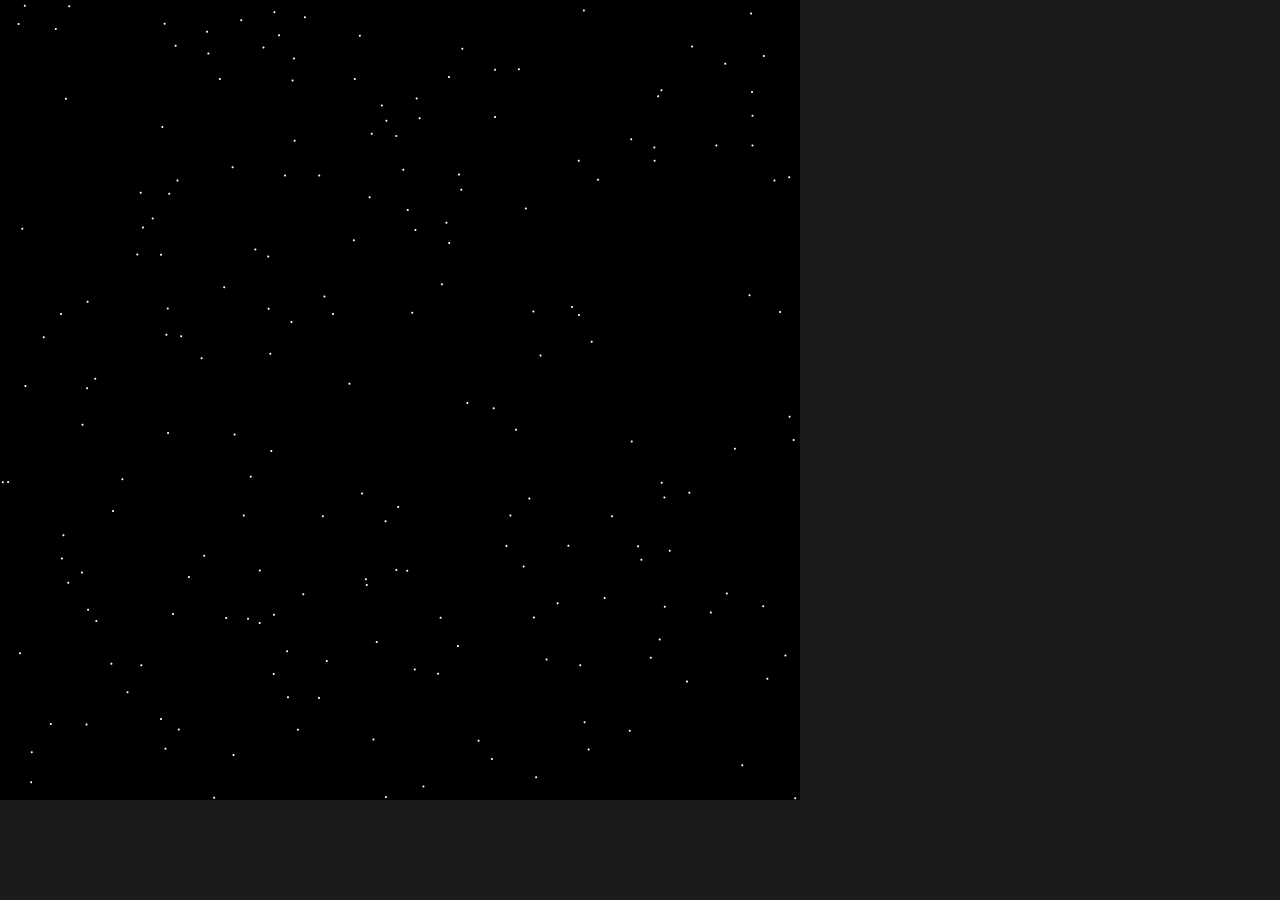
==== index.html @ 0c5d02be "Add files via upload" ====
<!DOCTYPE html>
<html lang="EN">

<head>
  <meta charset="utf-8">
  <meta name="viewport" content="width=device-width, initial-scale=1.0">
  <title>Fourier.js</title>
  <style>
    body {
      padding: 0;
      margin: 0;
      background-color: #1b1b1b;
    }
  </style>
  <script src="p5.js"></script>
  <!-- <script src="../addons/p5.sound.js"></script> -->
  <script src="vectorClass.js"></script>   
  <script src="celestialObjects.js"></script>
  <script src="space.js"></script>
</head>

<body>
  <main>
  </main>
</body>

</html>
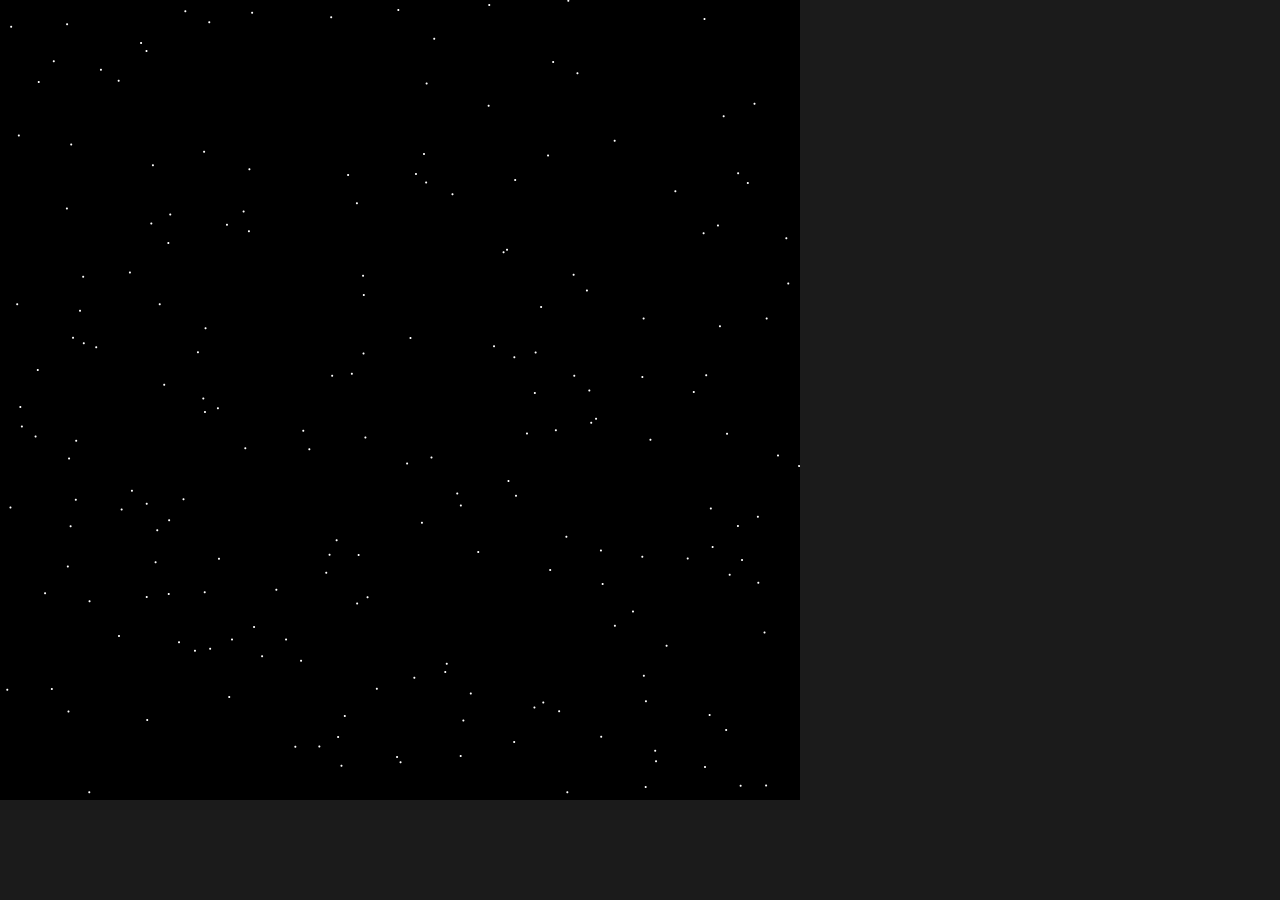
==== commit 3856f813: "Update index.html" ====
--- a/index.html
+++ b/index.html
@@ -4,7 +4,7 @@
 <head>
   <meta charset="utf-8">
   <meta name="viewport" content="width=device-width, initial-scale=1.0">
-  <title>Fourier.js</title>
+  <title>Portfolio</title>
   <style>
     body {
       padding: 0;
@@ -24,4 +24,4 @@
   </main>
 </body>
 
-</html>+</html>
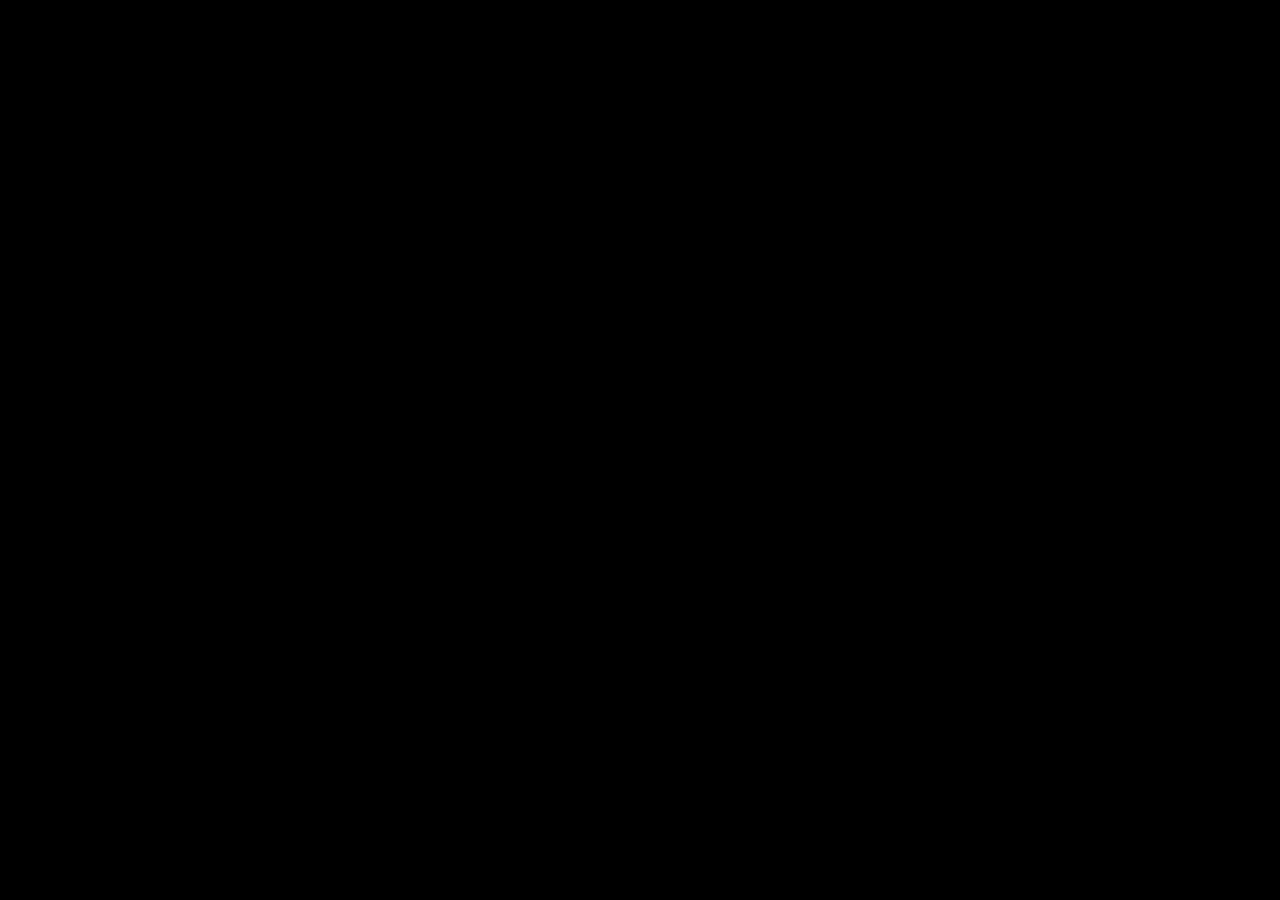
==== commit 92713575: "Setup" ====
--- a/index.html
+++ b/index.html
@@ -9,14 +9,9 @@
     body {
       padding: 0;
       margin: 0;
-      background-color: #1b1b1b;
+      background-color: #000000;
     }
   </style>
-  <script src="p5.js"></script>
-  <!-- <script src="../addons/p5.sound.js"></script> -->
-  <script src="vectorClass.js"></script>   
-  <script src="celestialObjects.js"></script>
-  <script src="space.js"></script>
 </head>
 
 <body>
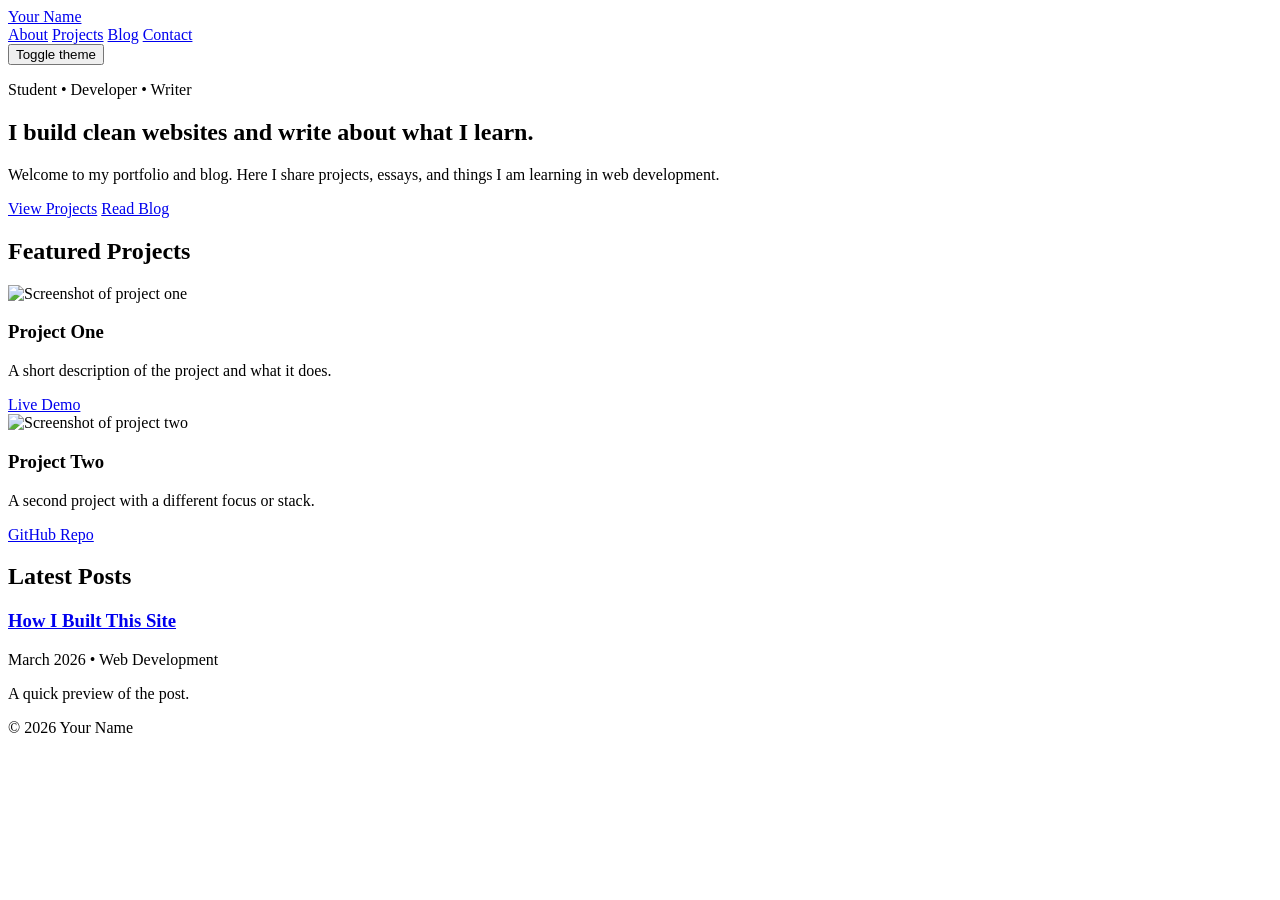
==== commit 56a52336: "More Setup" ====
--- a/index.html
+++ b/index.html
@@ -1,22 +1,76 @@
 <!DOCTYPE html>
-<html lang="EN">
+<html lang="en">
+<head>
+  <meta charset="UTF-8" />
+  <meta name="viewport" content="width=device-width, initial-scale=1.0" />
+  <title>Your Name | Portfolio & Blog</title>
+  <meta name="description" content="Portfolio and blog of Your Name, a developer, designer, or student." />
+  <link rel="stylesheet" href="css/styles.css" />
+</head>
+<body>
+  <header class="site-header">
+    <div class="container nav-wrapper">
+      <a class="logo" href="index.html">Your Name</a>
+      <nav class="site-nav" aria-label="Main navigation">
+        <a href="about.html">About</a>
+        <a href="projects.html">Projects</a>
+        <a href="blog.html">Blog</a>
+        <a href="contact.html">Contact</a>
+      </nav>
+      <button id="themeToggle" class="theme-toggle" type="button">Toggle theme</button>
+    </div>
+  </header>
 
-<head>
-  <meta charset="utf-8">
-  <meta name="viewport" content="width=device-width, initial-scale=1.0">
-  <title>Portfolio</title>
-  <style>
-    body {
-      padding: 0;
-      margin: 0;
-      background-color: #000000;
-    }
-  </style>
-</head>
+  <main>
+    <section class="hero container">
+      <p class="eyebrow">Student • Developer • Writer</p>
+      <h1>I build clean websites and write about what I learn.</h1>
+      <p>
+        Welcome to my portfolio and blog. Here I share projects, essays, and things I am learning in web development.
+      </p>
+      <div class="hero-actions">
+        <a class="button" href="projects.html">View Projects</a>
+        <a class="button button-secondary" href="blog.html">Read Blog</a>
+      </div>
+    </section>
 
-<body>
-  <main>
+    <section class="container">
+      <h2>Featured Projects</h2>
+      <div class="card-grid">
+        <article class="card">
+          <img src="images/project-1.png" alt="Screenshot of project one" />
+          <h3>Project One</h3>
+          <p>A short description of the project and what it does.</p>
+          <a href="#">Live Demo</a>
+        </article>
+
+        <article class="card">
+          <img src="images/project-2.png" alt="Screenshot of project two" />
+          <h3>Project Two</h3>
+          <p>A second project with a different focus or stack.</p>
+          <a href="#">GitHub Repo</a>
+        </article>
+      </div>
+    </section>
+
+    <section class="container">
+      <h2>Latest Posts</h2>
+      <div class="post-list">
+        <article class="post-preview">
+          <h3><a href="posts/my-first-post.html">How I Built This Site</a></h3>
+          <p class="post-meta">March 2026 • Web Development</p>
+          <p>A quick preview of the post.</p>
+        </article>
+      </div>
+    </section>
   </main>
+
+  <footer class="site-footer">
+    <div class="container">
+      <p>© 2026 Your Name</p>
+    </div>
+  </footer>
+
+  <script src="js/main.js"></script>
 </body>
-
 </html>
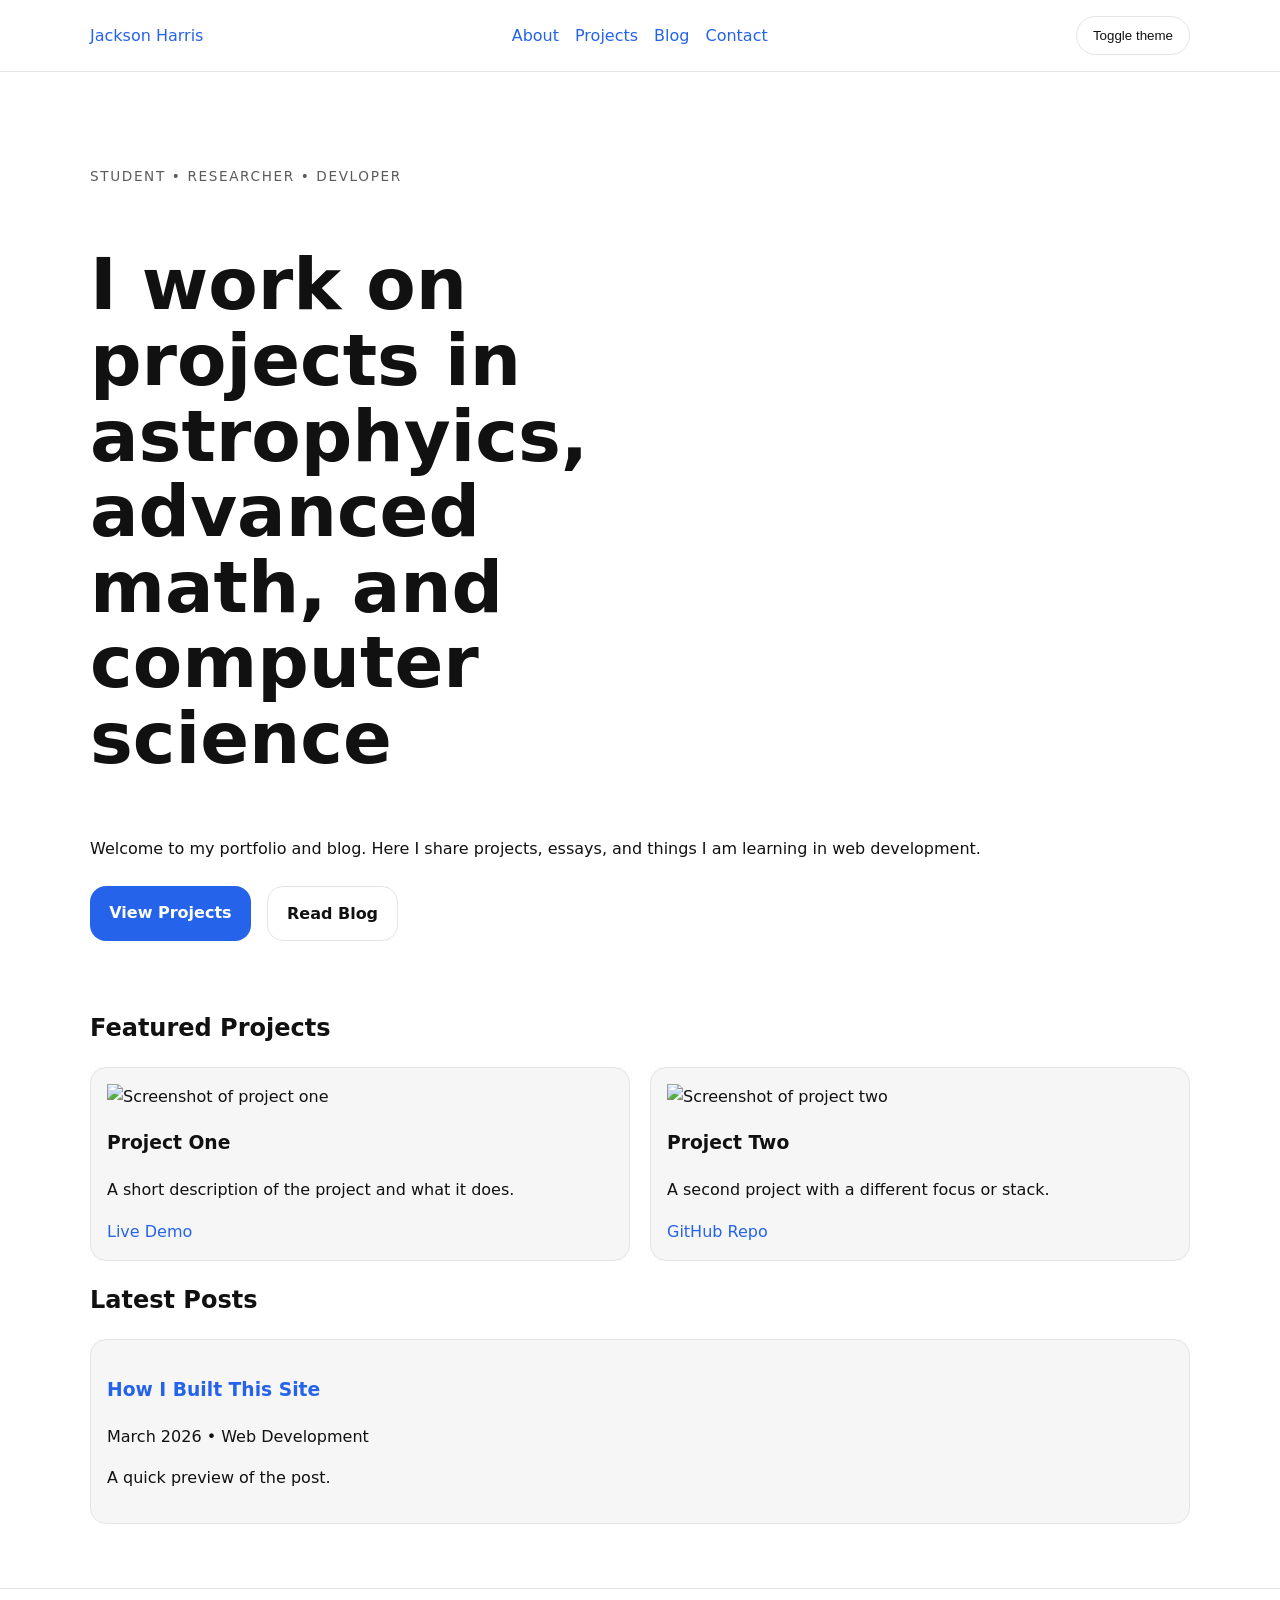
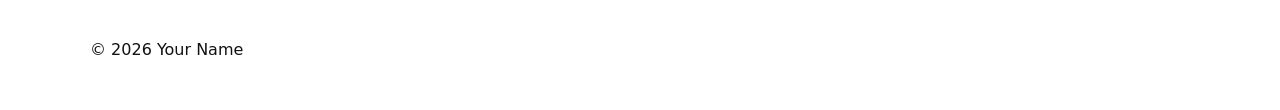
==== commit f97963e7: "site up" ====
--- a/index.html
+++ b/index.html
@@ -3,19 +3,19 @@
 <head>
   <meta charset="UTF-8" />
   <meta name="viewport" content="width=device-width, initial-scale=1.0" />
-  <title>Your Name | Portfolio & Blog</title>
+  <title>Jackson Harris | Portfolio & Blog</title>
   <meta name="description" content="Portfolio and blog of Your Name, a developer, designer, or student." />
   <link rel="stylesheet" href="css/styles.css" />
 </head>
 <body>
   <header class="site-header">
     <div class="container nav-wrapper">
-      <a class="logo" href="index.html">Your Name</a>
+      <a class="logo" href="index.html">Jackson Harris</a>
       <nav class="site-nav" aria-label="Main navigation">
-        <a href="about.html">About</a>
-        <a href="projects.html">Projects</a>
-        <a href="blog.html">Blog</a>
-        <a href="contact.html">Contact</a>
+        <a href="pages/about.html">About</a>
+        <a href="pages/projects.html">Projects</a>
+        <a href="pages/blog.html">Blog</a>
+        <a href="pages/contact.html">Contact</a>
       </nav>
       <button id="themeToggle" class="theme-toggle" type="button">Toggle theme</button>
     </div>
@@ -23,14 +23,14 @@
 
   <main>
     <section class="hero container">
-      <p class="eyebrow">Student • Developer • Writer</p>
-      <h1>I build clean websites and write about what I learn.</h1>
+      <p class="eyebrow">Student • Researcher • Devloper</p>
+      <h1>I work on projects in astrophyics, advanced math, and computer science</h1>
       <p>
         Welcome to my portfolio and blog. Here I share projects, essays, and things I am learning in web development.
       </p>
       <div class="hero-actions">
-        <a class="button" href="projects.html">View Projects</a>
-        <a class="button button-secondary" href="blog.html">Read Blog</a>
+        <a class="button" href="pages/projects.html">View Projects</a>
+        <a class="button button-secondary" href="pages/blog.html">Read Blog</a>
       </div>
     </section>
 
--- a/css/styles.css
+++ b/css/styles.css
@@ -0,0 +1,144 @@
+:root {
+  --bg: #ffffff;
+  --text: #111111;
+  --muted: #5b5b5b;
+  --card: #f6f6f6;
+  --border: #e4e4e4;
+  --accent: #2563eb;
+
+  --container: 1100px;
+  --radius: 16px;
+  --space: 1rem;
+}
+
+:root.dark {
+  --bg: #0f172a;
+  --text: #e2e8f0;
+  --muted: #94a3b8;
+  --card: #111827;
+  --border: #334155;
+  --accent: #60a5fa;
+}
+
+* {
+  box-sizing: border-box;
+}
+
+html {
+  scroll-behavior: smooth;
+}
+
+body {
+  margin: 0;
+  font-family: system-ui, -apple-system, BlinkMacSystemFont, "Segoe UI", sans-serif;
+  background: var(--bg);
+  color: var(--text);
+  line-height: 1.6;
+}
+
+img {
+  max-width: 100%;
+  display: block;
+}
+
+a {
+  color: var(--accent);
+  text-decoration: none;
+}
+
+a:hover {
+  text-decoration: underline;
+}
+
+.container {
+  width: min(var(--container), calc(100% - 2rem));
+  margin: 0 auto;
+}
+
+.site-header,
+.site-footer {
+  border-bottom: 1px solid var(--border);
+}
+
+.site-footer {
+  border-top: 1px solid var(--border);
+  border-bottom: none;
+  margin-top: 4rem;
+  padding: 2rem 0;
+}
+
+.nav-wrapper {
+  display: flex;
+  align-items: center;
+  justify-content: space-between;
+  gap: 1rem;
+  padding: 1rem 0;
+}
+
+.site-nav {
+  display: flex;
+  gap: 1rem;
+  flex-wrap: wrap;
+}
+
+.hero {
+  padding: 5rem 0 3rem;
+}
+
+.hero h1 {
+  font-size: clamp(2.5rem, 6vw, 4.5rem);
+  line-height: 1.05;
+  max-width: 12ch;
+}
+
+.eyebrow {
+  text-transform: uppercase;
+  letter-spacing: 0.12em;
+  font-size: 0.85rem;
+  color: var(--muted);
+}
+
+.button {
+  display: inline-block;
+  padding: 0.85rem 1.2rem;
+  border-radius: var(--radius);
+  background: var(--accent);
+  color: white;
+  font-weight: 600;
+}
+
+.button-secondary {
+  background: transparent;
+  color: var(--text);
+  border: 1px solid var(--border);
+}
+
+.hero-actions {
+  display: flex;
+  gap: 1rem;
+  margin-top: 1.5rem;
+  flex-wrap: wrap;
+}
+
+.card-grid {
+  display: grid;
+  grid-template-columns: repeat(auto-fit, minmax(240px, 1fr));
+  gap: 1.25rem;
+}
+
+.card,
+.post-preview {
+  background: var(--card);
+  border: 1px solid var(--border);
+  border-radius: var(--radius);
+  padding: 1rem;
+}
+
+.theme-toggle {
+  padding: 0.7rem 1rem;
+  border-radius: 999px;
+  border: 1px solid var(--border);
+  background: transparent;
+  color: var(--text);
+  cursor: pointer;
+}
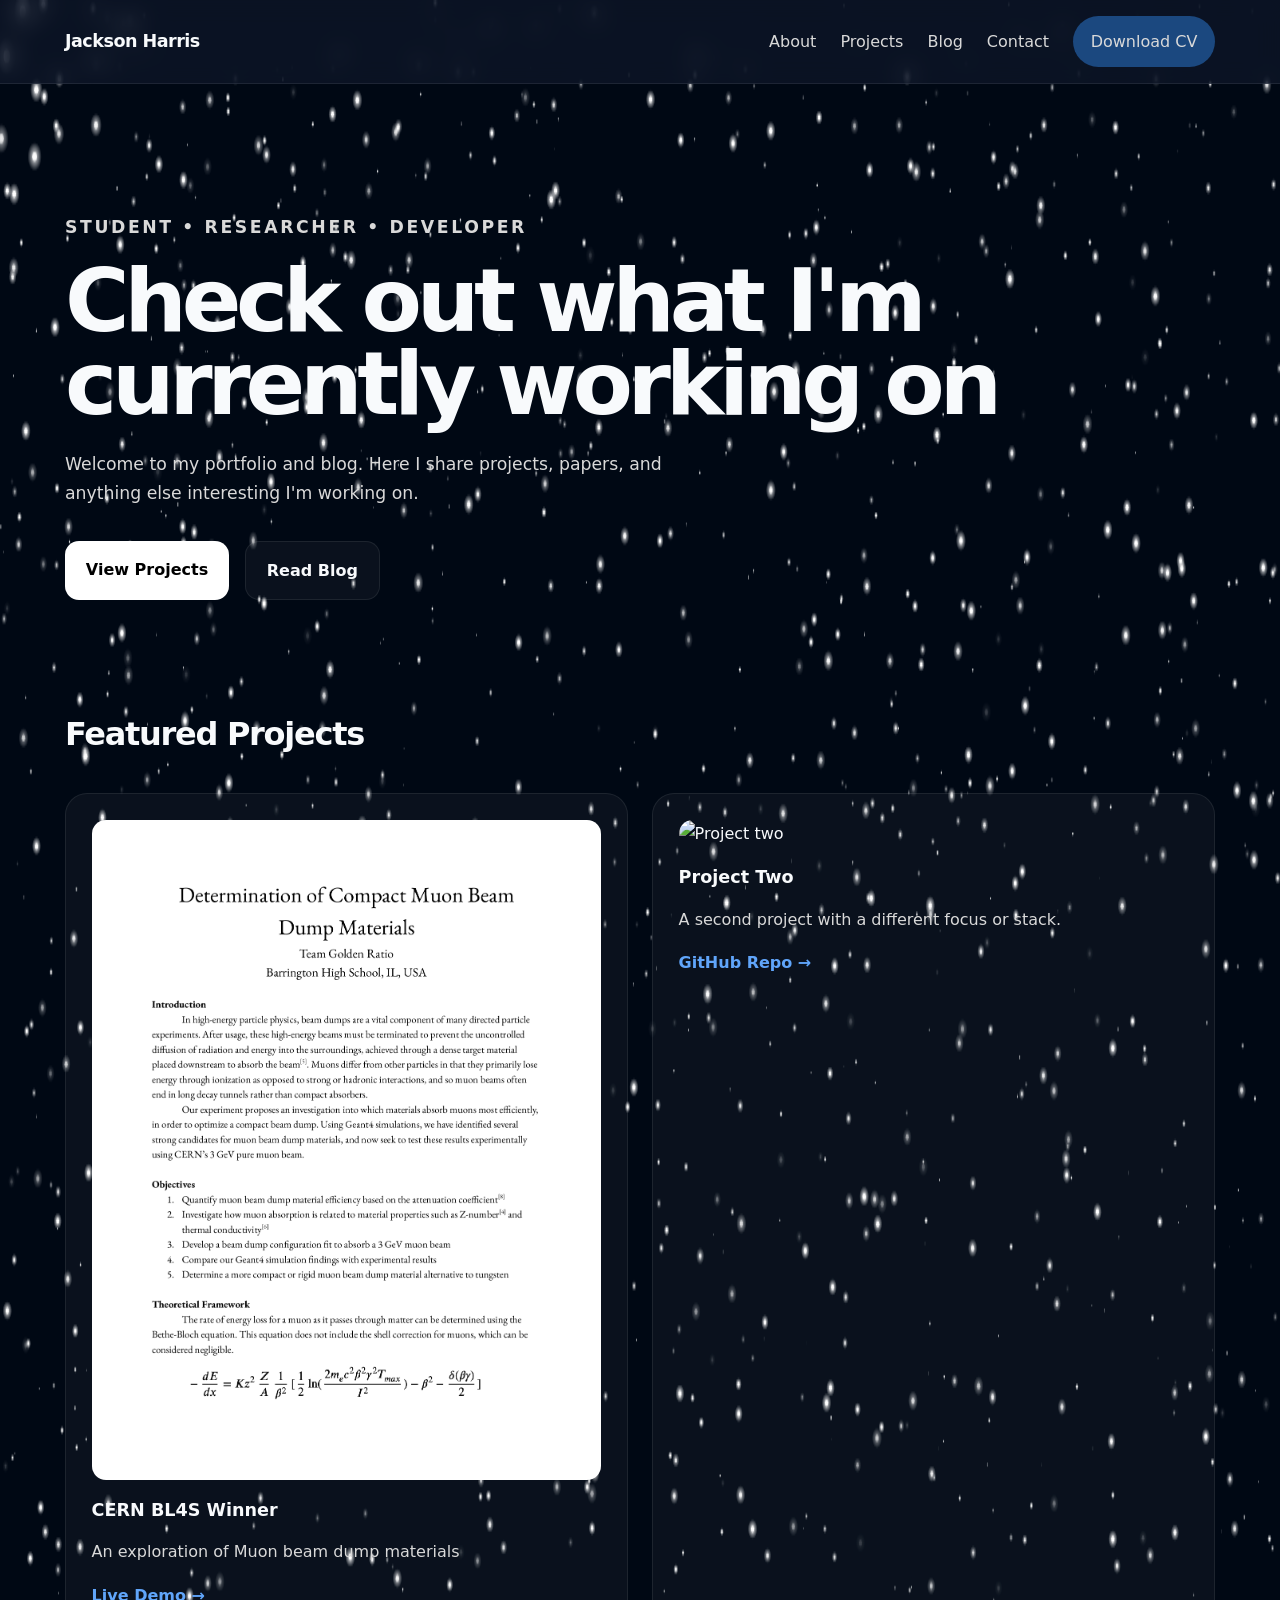
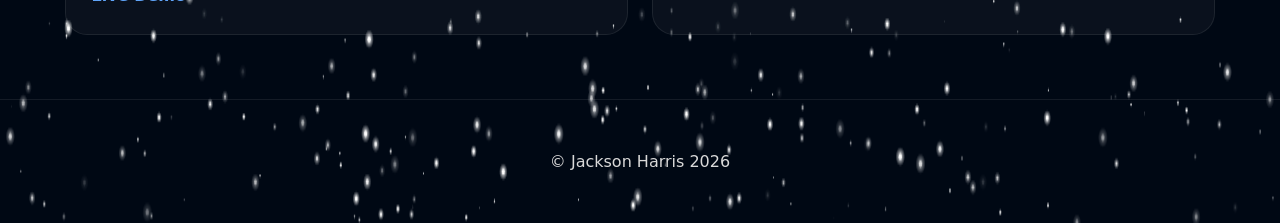
==== commit 664a8d6f: "Updated background" ====
--- a/index.html
+++ b/index.html
@@ -4,73 +4,62 @@
   <meta charset="UTF-8" />
   <meta name="viewport" content="width=device-width, initial-scale=1.0" />
   <title>Jackson Harris | Portfolio & Blog</title>
-  <meta name="description" content="Portfolio and blog of Your Name, a developer, designer, or student." />
-  <link rel="stylesheet" href="css/styles.css" />
+  <link rel="stylesheet" href="css/main.css" />
 </head>
 <body>
-  <header class="site-header">
-    <div class="container nav-wrapper">
+  <!-- Space background canvas -->
+  <canvas id="space-canvas"></canvas>
+
+  <header class="navbar">
+    <div class="container nav-inner">
       <a class="logo" href="index.html">Jackson Harris</a>
-      <nav class="site-nav" aria-label="Main navigation">
-        <a href="pages/about.html">About</a>
-        <a href="pages/projects.html">Projects</a>
-        <a href="pages/blog.html">Blog</a>
-        <a href="pages/contact.html">Contact</a>
+      <nav class="nav-links">
+        <a href="about.html">About</a>
+        <a href="projects.html">Projects</a>
+        <a href="blog.html">Blog</a>
+        <a href="contact.html">Contact</a>
+	<a class="resume-btn" href="resume.pdf" target="_blank">Download CV</a>
       </nav>
-      <button id="themeToggle" class="theme-toggle" type="button">Toggle theme</button>
     </div>
   </header>
 
   <main>
-    <section class="hero container">
-      <p class="eyebrow">Student • Researcher • Devloper</p>
-      <h1>I work on projects in astrophyics, advanced math, and computer science</h1>
-      <p>
-        Welcome to my portfolio and blog. Here I share projects, essays, and things I am learning in web development.
-      </p>
-      <div class="hero-actions">
-        <a class="button" href="pages/projects.html">View Projects</a>
-        <a class="button button-secondary" href="pages/blog.html">Read Blog</a>
+    <section class="hero">
+      <div class="container">
+        <p class="eyebrow">Student • Researcher • Developer</p>
+        <h1>Check out what I'm currently working on</h1>
+        <p>Welcome to my portfolio and blog. Here I share projects, papers, and anything else interesting I'm working on.</p>
+        <div class="hero-buttons">
+          <a class="button button-primary" href="projects.html">View Projects</a>
+          <a class="button button-secondary" href="blog.html">Read Blog</a>
+        </div>
       </div>
     </section>
 
     <section class="container">
-      <h2>Featured Projects</h2>
-      <div class="card-grid">
+      <h2 class="section-title">Featured Projects</h2>
+      <div class="info-grid">
         <article class="card">
-          <img src="images/project-1.png" alt="Screenshot of project one" />
-          <h3>Project One</h3>
-          <p>A short description of the project and what it does.</p>
-          <a href="#">Live Demo</a>
+          <img src="images/CERN-BL4S.jpg" alt="Project one" />
+          <h3>CERN BL4S Winner</h3>
+          <p>An exploration of Muon beam dump materials</p>
+          <a href="pages/PROJECT-CernComp.html">Live Demo →</a>
         </article>
 
         <article class="card">
-          <img src="images/project-2.png" alt="Screenshot of project two" />
+          <img src="images/profilePic.jpeg" alt="Project two" />
           <h3>Project Two</h3>
           <p>A second project with a different focus or stack.</p>
-          <a href="#">GitHub Repo</a>
-        </article>
-      </div>
-    </section>
-
-    <section class="container">
-      <h2>Latest Posts</h2>
-      <div class="post-list">
-        <article class="post-preview">
-          <h3><a href="posts/my-first-post.html">How I Built This Site</a></h3>
-          <p class="post-meta">March 2026 • Web Development</p>
-          <p>A quick preview of the post.</p>
+          <a href="#">GitHub Repo →</a>
         </article>
       </div>
     </section>
   </main>
 
-  <footer class="site-footer">
-    <div class="container">
-      <p>© 2026 Your Name</p>
-    </div>
+  <footer>
+    <div class="container">© Jackson Harris 2026</div>
   </footer>
 
-  <script src="js/main.js"></script>
+  <script src="js/space-background.js"></script>
 </body>
 </html>
--- a/css/main.css
+++ b/css/main.css
@@ -0,0 +1,172 @@
+:root {
+  --bg: #0f172a;
+  --surface: #111827;
+  --surface-2: #1e293b;
+  --text: #f8fafc;
+  --muted: #d9d9d9;
+  --accent: #60a5fa;
+  --border: rgba(255, 255, 255, 0.08);
+  --max-width: 1150px;
+  --radius: 22px;
+  --shadow: 0 10px 30px rgba(0, 0, 0, 0.35);
+  --transition: 0.25s ease;
+}
+
+* { box-sizing: border-box; }
+
+html { scroll-behavior: smooth; }
+
+body {
+  margin: 0;
+  font-family: Inter, system-ui, -apple-system, sans-serif;
+  background: var(--bg);
+  color: var(--text);
+  line-height: 1.7;
+  position: relative;
+  overflow-x: hidden;
+}
+
+#space-canvas {
+  position: absolute;
+  top: 0;
+  left: 0;
+  width: 100%;
+  height: 100%;
+  z-index: -1; /* Ensure it's behind all content */
+}
+
+img { max-width: 100%; display: block; }
+a { text-decoration: none; color: inherit; }
+
+.container {
+  width: min(var(--max-width), calc(100% - 2rem));
+  margin: 0 auto;
+}
+
+/* --- NAVBAR --- */
+.navbar {
+  position: sticky;
+  top: 0;
+  backdrop-filter: blur(12px);
+  background: rgba(15, 23, 42, 0.7);
+  border-bottom: 1px solid var(--border);
+  z-index: 1000;
+}
+
+.nav-inner {
+  display: flex;
+  align-items: center;
+  justify-content: space-between;
+  padding: 1rem 0;
+}
+
+.logo { font-weight: 700; font-size: 1.1rem; letter-spacing: -0.03em; }
+
+.nav-links { display: flex; gap: 1.5rem; align-items: center; }
+
+.nav-links a {
+  color: var(--muted);
+  transition: var(--transition);
+  font-weight: 500;
+}
+
+.nav-links a:hover { color: white; }
+
+.resume-btn {
+  padding: 0.75rem 1.1rem;
+  border-radius: 999px;
+  background: #1b487f;
+  color: white;
+  font-weight: 600;
+  transition: var(--transition);
+}
+
+/* --- HERO --- */
+.hero { padding: 7rem 0 5rem; }
+.hero-grid {
+  display: grid;
+  grid-template-columns: 1.2fr 0.8fr;
+  gap: 4rem;
+  align-items: center;
+}
+
+.eyebrow {
+  color: var(--accent);
+  text-transform: uppercase;
+  letter-spacing: 0.15em;
+  font-size: 0.8rem;
+  font-weight: 700;
+  margin-bottom: 1rem;
+}
+
+.hero h1 {
+  font-size: clamp(3rem, 7vw, 5.5rem);
+  line-height: 0.95;
+  margin: 0 0 1.5rem;
+  letter-spacing: -0.06em;
+}
+
+.hero p { color: var(--muted); font-size: 1.08rem; max-width: 60ch; }
+
+.hero-buttons { display: flex; gap: 1rem; margin-top: 2rem; flex-wrap: wrap; }
+
+/* --- BUTTONS --- */
+.button {
+  padding: 0.95rem 1.3rem;
+  border-radius: 14px;
+  font-weight: 600;
+  transition: var(--transition);
+  display: inline-block;
+  cursor: pointer;
+  border: none;
+}
+
+.button-primary { background: white; color: black; }
+.button-secondary { border: 1px solid var(--border); background: rgba(255,255,255,0.04); color: var(--text); }
+.button:hover { transform: translateY(-3px); }
+
+/* --- CARDS & GRIDS --- */
+.section-title { font-size: 2rem; margin-bottom: 2rem; letter-spacing: -0.04em; }
+
+.info-grid {
+  display: grid;
+  grid-template-columns: repeat(auto-fit, minmax(300px, 1fr));
+  gap: 1.5rem;
+}
+
+.card {
+  background: rgba(255,255,255,0.04);
+  border: 1px solid var(--border);
+  border-radius: var(--radius);
+  padding: 1.6rem;
+  transition: var(--transition);
+}
+
+.card:hover {
+  transform: translateY(-4px);
+  background: rgba(255,255,255,0.06);
+}
+
+.card img { border-radius: 14px; margin-bottom: 1rem; }
+.card h3 { margin-top: 0; margin-bottom: 0.8rem; font-size: 1.1rem; }
+.card p { margin: 0; color: var(--muted); margin-bottom: 1rem; }
+.card a { color: var(--accent); font-weight: 600; }
+
+/* --- TIMELINE & FOOTER --- */
+.timeline { display: flex; flex-direction: column; gap: 1.5rem; }
+.timeline-item { border-left: 2px solid var(--accent); padding-left: 1.5rem; }
+.timeline-item .date { color: var(--accent); font-size: 0.9rem; margin: 0.4rem 0; }
+
+footer {
+  border-top: 1px solid var(--border);
+  padding: 3rem 0;
+  color: var(--muted);
+  text-align: center;
+  margin-top: 4rem;
+}
+
+/* --- RESPONSIVE --- */
+@media (max-width: 950px) {
+  .hero-grid { grid-template-columns: 1fr; }
+  .hero { padding-top: 5rem; }
+}
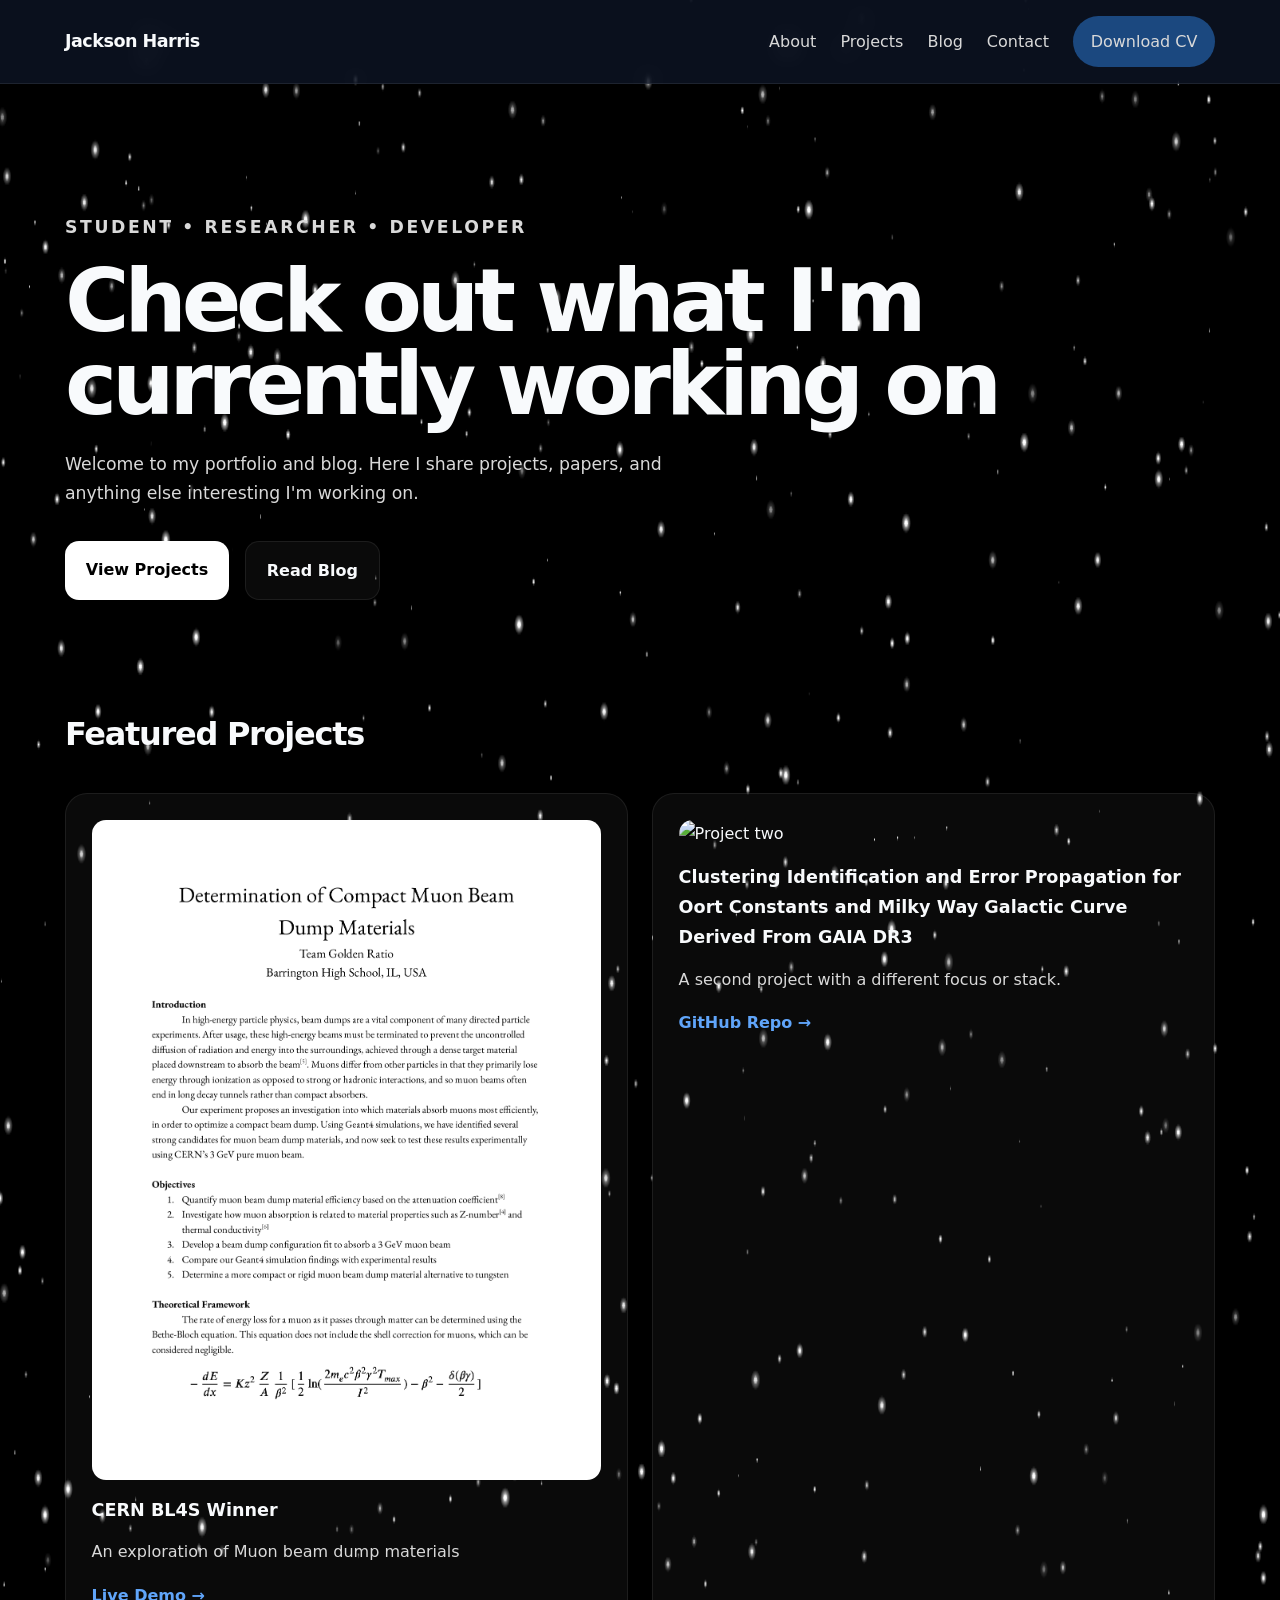
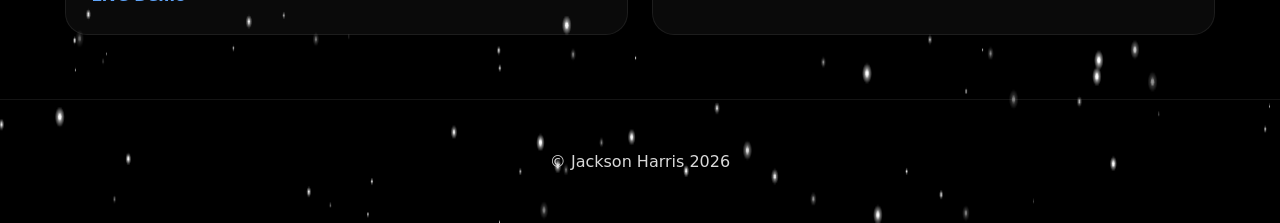
==== commit 9fbef426: "updated blog" ====
--- a/index.html
+++ b/index.html
@@ -48,7 +48,7 @@
 
         <article class="card">
           <img src="images/profilePic.jpeg" alt="Project two" />
-          <h3>Project Two</h3>
+          <h3>Clustering Identification and Error Propagation for Oort Constants and Milky Way Galactic Curve Derived From GAIA DR3</h3>
           <p>A second project with a different focus or stack.</p>
           <a href="#">GitHub Repo →</a>
         </article>
--- a/css/main.css
+++ b/css/main.css
@@ -1,5 +1,5 @@
 :root {
-  --bg: #0f172a;
+  --bg: #000000;
   --surface: #111827;
   --surface-2: #1e293b;
   --text: #f8fafc;
@@ -83,6 +83,14 @@
 
 /* --- HERO --- */
 .hero { padding: 7rem 0 5rem; }
+
+.hero-image img {
+  border-radius: var(--radius);
+  border: 1px solid var(--border);
+  box-shadow: var(--shadow);
+  objext-fit: cover;
+}
+
 .hero-grid {
   display: grid;
   grid-template-columns: 1.2fr 0.8fr;
@@ -170,3 +178,136 @@
   .hero-grid { grid-template-columns: 1fr; }
   .hero { padding-top: 5rem; }
 }
+
+/* --- FEATURED BLOG CARD --- */
+.featured-blog-card {
+  position: relative;
+  background: rgba(255, 255, 255, 0.05);
+  border: 1px solid var(--accent);
+  padding: 2.5rem;
+}
+
+.featured-badge {
+  position: absolute;
+  top: 1.2rem;
+  right: 1.5rem;
+  background: var(--accent);
+  color: var(--bg);
+  font-weight: 700;
+  font-size: 0.75rem;
+  text-transform: uppercase;
+  padding: 0.25rem 0.75rem;
+  border-radius: 999px;
+  letter-spacing: 0.05em;
+}
+
+.blog-meta-header {
+  display: flex;
+  align-items: center;
+  gap: 1rem;
+  margin-bottom: 1rem;
+}
+
+.featured-blog-card h2 {
+  font-size: clamp(1.5rem, 3vw, 2.2rem);
+  margin: 0.5rem 0 1rem;
+  letter-spacing: -0.03em;
+}
+
+.featured-blog-card p {
+  font-size: 1.1rem;
+  margin-bottom: 1.8rem;
+  max-width: 75ch;
+}
+
+/* --- FILE EXPLORER LIST VIEW --- */
+.file-explorer {
+  background: rgba(255, 255, 255, 0.02);
+  border: 1px solid var(--border);
+  border-radius: var(--radius);
+  overflow: hidden;
+  backdrop-filter: blur(10px);
+}
+
+.file-row {
+  display: grid;
+  grid-template-columns: 2.5fr 1fr 1fr 100px;
+  padding: 1rem 1.5rem;
+  align-items: center;
+  border-bottom: 1px solid var(--border);
+  transition: var(--transition);
+  color: var(--text);
+  gap: 1rem;
+}
+
+.file-row:last-child {
+  border-bottom: none;
+}
+
+.file-row.file-header {
+  background: rgba(255, 255, 255, 0.04);
+  font-weight: 600;
+  color: var(--muted);
+  font-size: 0.82rem;
+  text-transform: uppercase;
+  letter-spacing: 0.08em;
+  padding-top: 0.8rem;
+  padding-bottom: 0.8rem;
+}
+
+.file-row:not(.file-header):hover {
+  background: rgba(255, 255, 255, 0.07);
+  transform: translateX(4px);
+}
+
+.file-title {
+  display: flex;
+  align-items: center;
+  gap: 0.8rem;
+  font-family: ui-monospace, SFMono-Regular, Menlo, Monaco, Consolas, monospace;
+  font-size: 0.95rem;
+}
+
+.file-icon {
+  font-size: 1.1rem;
+  opacity: 0.8;
+}
+
+.file-name {
+  color: var(--text);
+  font-weight: 500;
+}
+
+.file-meta {
+  color: var(--muted);
+  font-size: 0.9rem;
+}
+
+.file-tag {
+  display: inline-block;
+  padding: 0.2rem 0.7rem;
+  border-radius: 999px;
+  background: rgba(96, 165, 250, 0.12);
+  color: var(--accent);
+  font-size: 0.8rem;
+  font-weight: 600;
+  width: fit-content;
+  border: 1px solid rgba(96, 165, 250, 0.25);
+}
+
+/* --- RESPONSIVE ADJUSTMENTS --- */
+@media (max-width: 768px) {
+  .file-row {
+    grid-template-columns: 1fr;
+    gap: 0.4rem;
+    padding: 1rem;
+  }
+
+  .file-row.file-header {
+    display: none;
+  }
+
+  .file-meta {
+    font-size: 0.82rem;
+  }
+}
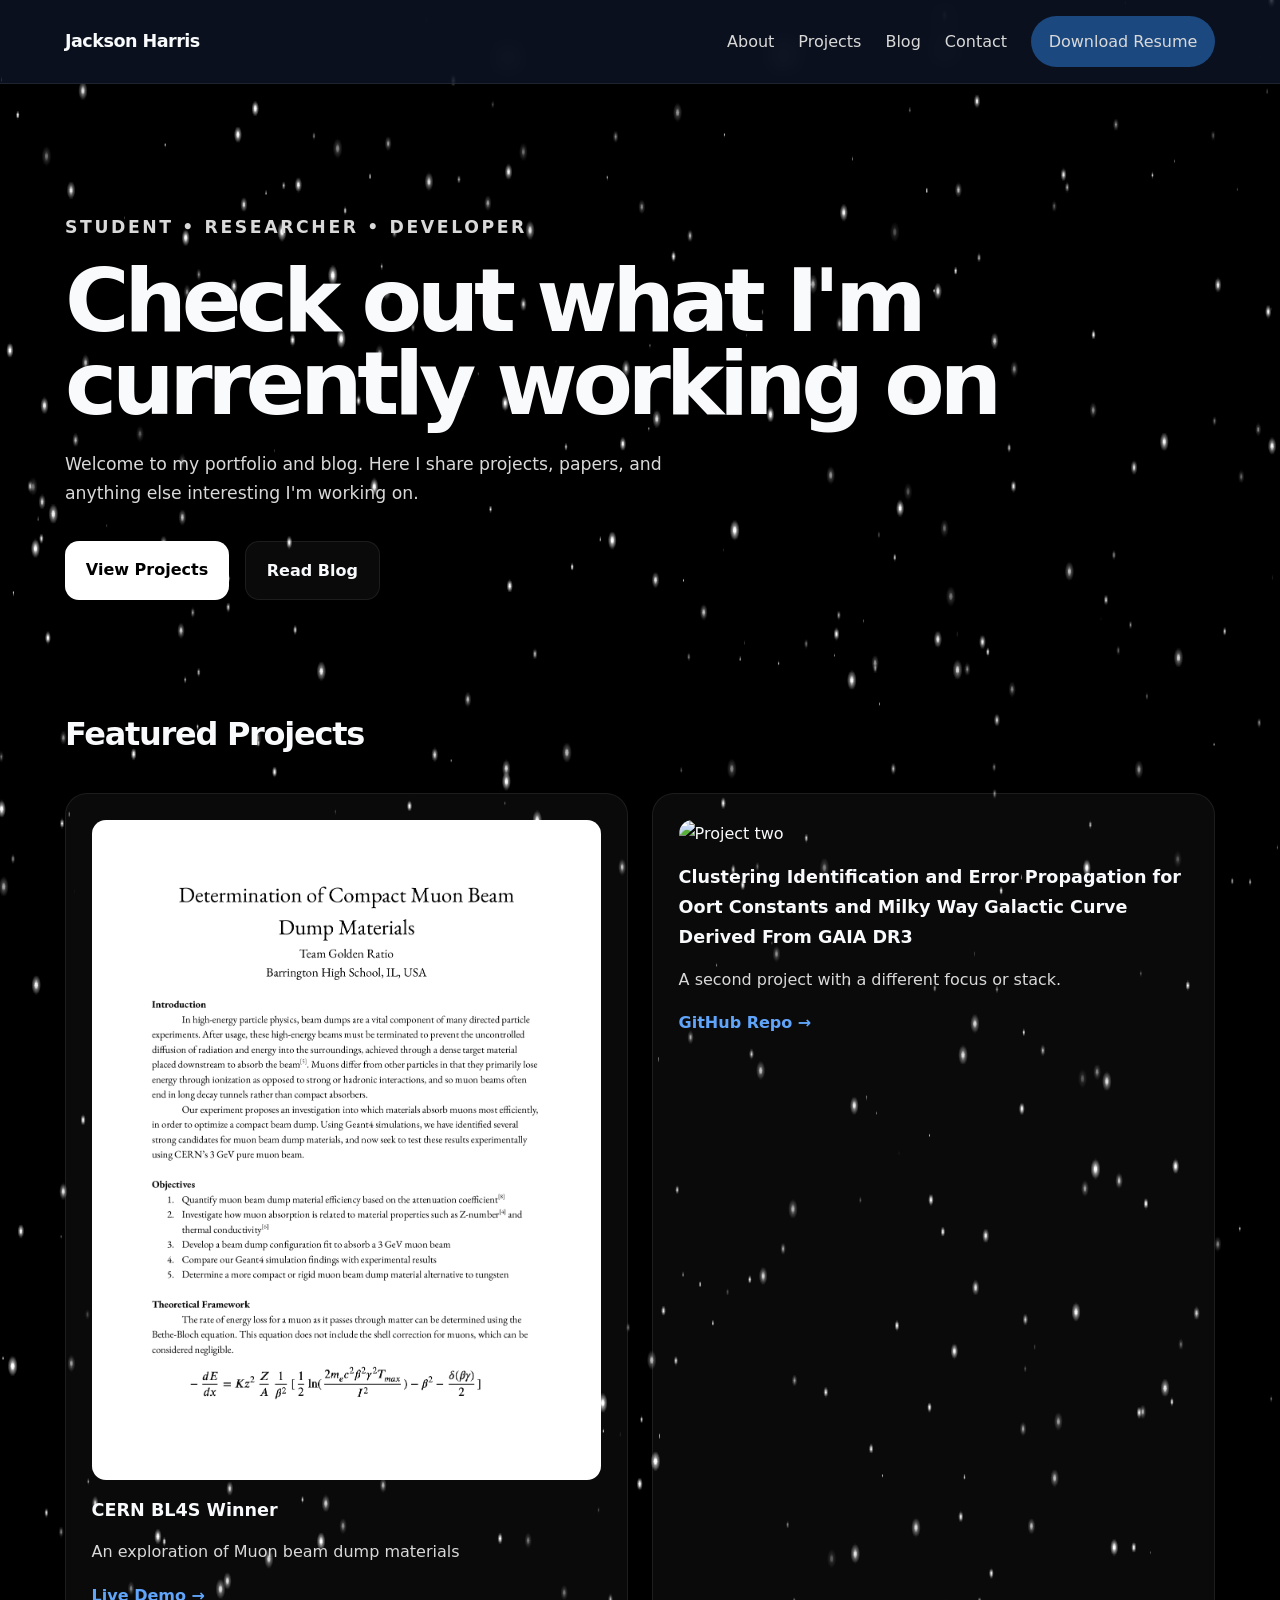
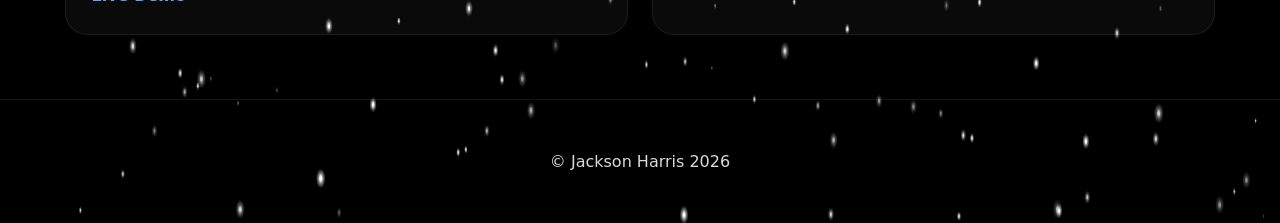
==== commit 47a98af7: "Fixing projects page" ====
--- a/index.html
+++ b/index.html
@@ -18,7 +18,7 @@
         <a href="projects.html">Projects</a>
         <a href="blog.html">Blog</a>
         <a href="contact.html">Contact</a>
-	<a class="resume-btn" href="resume.pdf" target="_blank">Download CV</a>
+	<a class="resume-btn" href="resume.pdf" target="_blank">Download Resume</a>
       </nav>
     </div>
   </header>
--- a/css/main.css
+++ b/css/main.css
@@ -26,13 +26,17 @@
   overflow-x: hidden;
 }
 
+body::-webkit-scrollbar {
+  display: none;
+}
+
 #space-canvas {
   position: absolute;
   top: 0;
   left: 0;
   width: 100%;
   height: 100%;
-  z-index: -1; /* Ensure it's behind all content */
+  z-index: -1;
 }
 
 img { max-width: 100%; display: block; }
